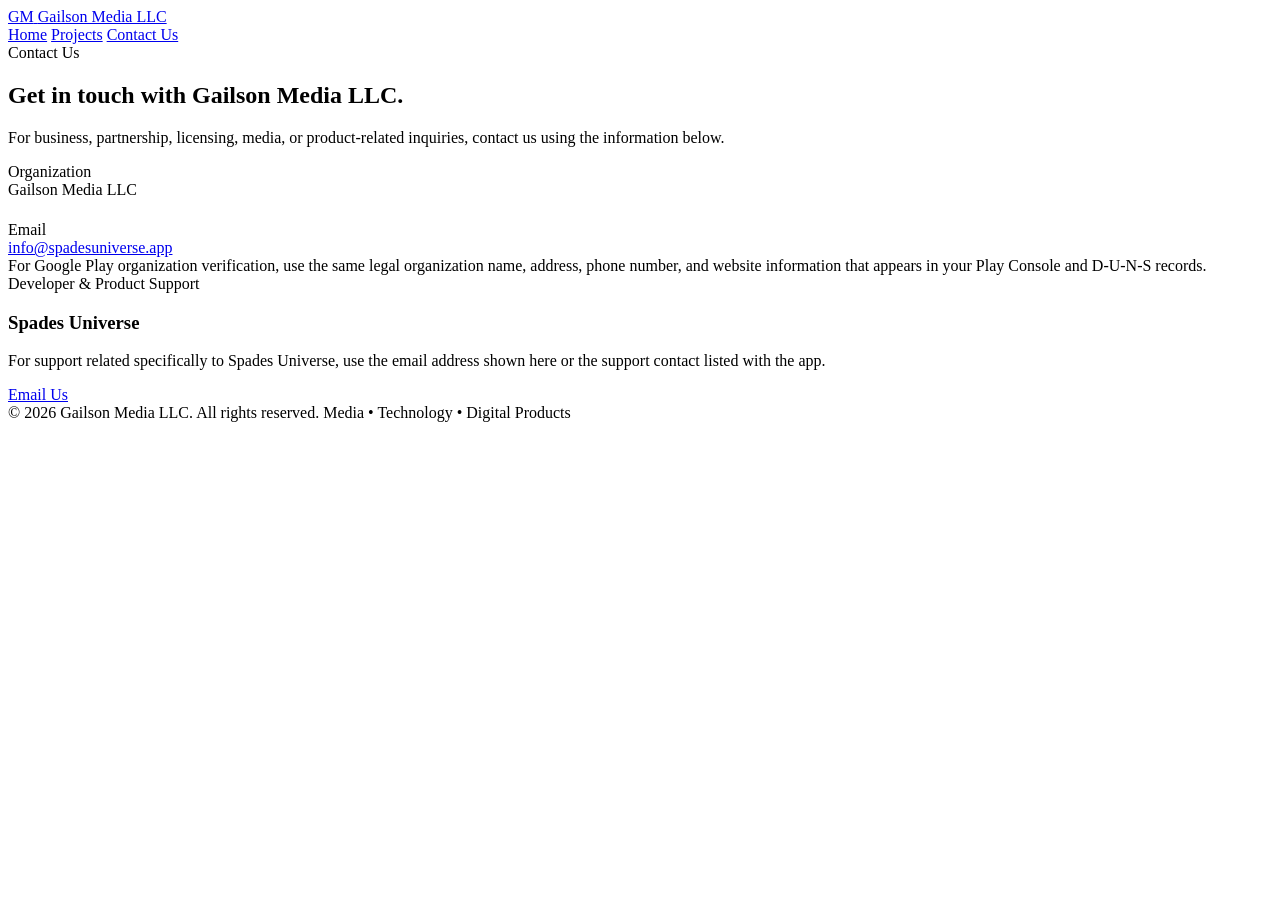
==== contact.html @ a05b6f13 "Add contact page" ====
<!doctype html>
<html lang="en">
<head>
  <meta charset="utf-8">
  <meta name="viewport" content="width=device-width,initial-scale=1">
  <title>Contact Us | Gailson Media LLC</title>
  <meta name="description" content="Contact Gailson Media LLC for business, partnership, licensing, media, or developer inquiries.">
  <link rel="stylesheet" href="styles.css">
</head>
<body>

<header class="site-header">
  <div class="container nav">
    <a class="brand" href="index.html" aria-label="Gailson Media LLC home">
      <span class="brand-mark">GM</span>
      <span>Gailson Media LLC</span>
    </a>
    <nav class="nav-links" aria-label="Primary navigation">
      <a href="index.html" class="">Home</a>
      <a href="projects.html" class="">Projects</a>
      <a href="contact.html" class="active">Contact Us</a>
    </nav>
  </div>
</header>

<main>
  <section class="page-hero">
    <div class="container">
      <div class="eyebrow">Contact Us</div>
      <h1>Get in touch with Gailson Media LLC.</h1>
      <p class="lead">For business, partnership, licensing, media, or product-related inquiries, contact us using the information below.</p>
    </div>
  </section>

  <section class="section">
    <div class="container contact-wrap">
      <div class="contact-box">
        <div class="contact-label">Organization</div>
        <div class="contact-value">Gailson Media LLC</div>

        <div style="height:22px"></div>

        <div class="contact-label">Email</div>
        <div class="contact-value"><a href="mailto:info@spadesuniverse.app">info@spadesuniverse.app</a></div>

        <div class="notice">
          For Google Play organization verification, use the same legal organization name, address, phone number, and website information that appears in your Play Console and D‑U‑N‑S records.
        </div>
      </div>

      <div class="contact-box">
        <div class="kicker">Developer & Product Support</div>
        <h3>Spades Universe</h3>
        <p class="small">For support related specifically to Spades Universe, use the email address shown here or the support contact listed with the app.</p>
        <div class="actions">
          <a class="btn btn-primary" href="mailto:info@spadesuniverse.app">Email Us</a>
        </div>
      </div>
    </div>
  </section>
</main>

<footer>
  <div class="container footer-row">
    <span>© 2026 Gailson Media LLC. All rights reserved.</span>
    <span>Media • Technology • Digital Products</span>
  </div>
</footer>

</body>
</html>
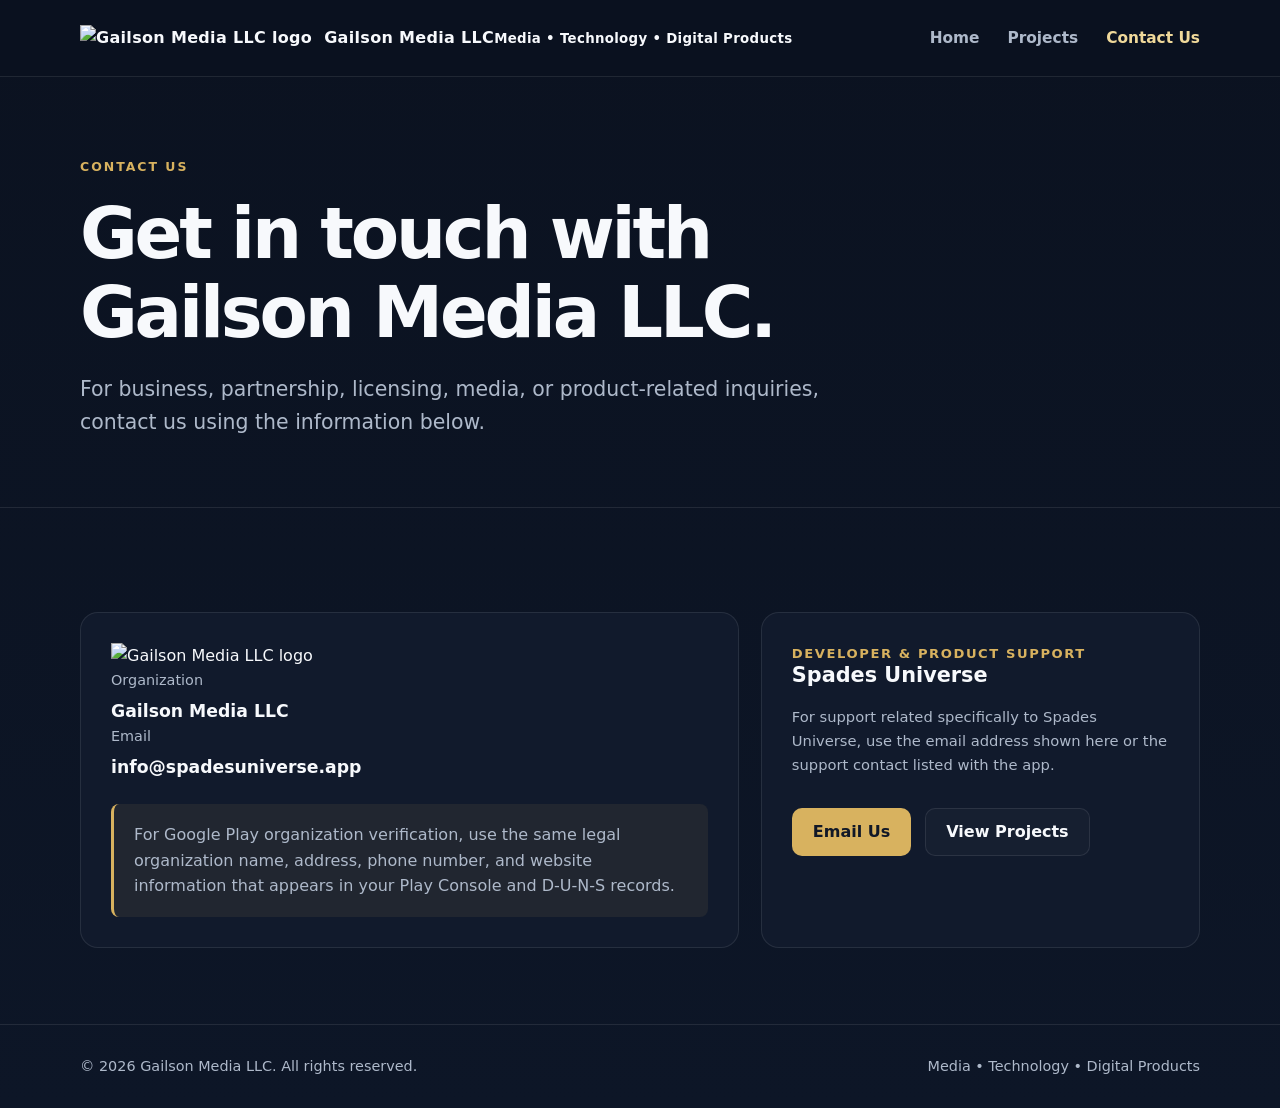
==== commit 13746b21: "Update Gailson Media site branding and projects" ====
--- a/contact.html
+++ b/contact.html
@@ -8,21 +8,17 @@
   <link rel="stylesheet" href="styles.css">
 </head>
 <body>
-
 <header class="site-header">
   <div class="container nav">
     <a class="brand" href="index.html" aria-label="Gailson Media LLC home">
-      <span class="brand-mark">GM</span>
-      <span>Gailson Media LLC</span>
+      <img class="brand-logo" src="assets/gailson-media-logo.svg" alt="Gailson Media LLC logo">
+      <span class="brand-stack"><strong>Gailson Media LLC</strong><small>Media • Technology • Digital Products</small></span>
     </a>
     <nav class="nav-links" aria-label="Primary navigation">
-      <a href="index.html" class="">Home</a>
-      <a href="projects.html" class="">Projects</a>
-      <a href="contact.html" class="active">Contact Us</a>
+      <a href="index.html">Home</a><a href="projects.html">Projects</a><a href="contact.html" class="active">Contact Us</a>
     </nav>
   </div>
 </header>
-
 <main>
   <section class="page-hero">
     <div class="container">
@@ -35,10 +31,11 @@
   <section class="section">
     <div class="container contact-wrap">
       <div class="contact-box">
+        <img class="brand-logo contact-brand-logo" src="assets/gailson-media-logo.svg" alt="Gailson Media LLC logo">
         <div class="contact-label">Organization</div>
         <div class="contact-value">Gailson Media LLC</div>
 
-        <div style="height:22px"></div>
+        <div class="contact-spacer"></div>
 
         <div class="contact-label">Email</div>
         <div class="contact-value"><a href="mailto:info@spadesuniverse.app">info@spadesuniverse.app</a></div>
@@ -54,18 +51,17 @@
         <p class="small">For support related specifically to Spades Universe, use the email address shown here or the support contact listed with the app.</p>
         <div class="actions">
           <a class="btn btn-primary" href="mailto:info@spadesuniverse.app">Email Us</a>
+          <a class="btn btn-secondary" href="projects.html">View Projects</a>
         </div>
       </div>
     </div>
   </section>
 </main>
-
 <footer>
   <div class="container footer-row">
     <span>© 2026 Gailson Media LLC. All rights reserved.</span>
     <span>Media • Technology • Digital Products</span>
   </div>
 </footer>
-
 </body>
 </html>
--- a/styles.css
+++ b/styles.css
@@ -0,0 +1,94 @@
+:root{
+  --bg:#0b1220;
+  --surface:#111a2c;
+  --surface-2:#162238;
+  --text:#f7f9fc;
+  --muted:#aeb9ca;
+  --gold:#d8b25f;
+  --gold-soft:#f0d99a;
+  --line:rgba(255,255,255,.09);
+  --max:1120px;
+}
+*{box-sizing:border-box}
+html{scroll-behavior:smooth}
+body{
+  margin:0;
+  font-family:Inter,ui-sans-serif,system-ui,-apple-system,BlinkMacSystemFont,"Segoe UI",sans-serif;
+  background:linear-gradient(180deg,#0b1220 0%,#0d1627 100%);
+  color:var(--text);
+  line-height:1.6;
+}
+a{color:inherit;text-decoration:none}
+img{max-width:100%}
+.container{width:min(calc(100% - 40px),var(--max));margin-inline:auto}
+.site-header{
+  position:sticky;top:0;z-index:20;
+  background:rgba(11,18,32,.92);
+  backdrop-filter:blur(12px);
+  border-bottom:1px solid var(--line);
+}
+.nav{
+  min-height:76px;
+  display:flex;align-items:center;justify-content:space-between;gap:24px;
+}
+.brand{display:flex;align-items:center;gap:12px;font-weight:800;letter-spacing:.02em}
+.brand-mark{
+  width:38px;height:38px;border:1px solid rgba(216,178,95,.55);border-radius:10px;
+  display:grid;place-items:center;color:var(--gold);font-weight:900;
+  background:linear-gradient(145deg,rgba(216,178,95,.12),rgba(255,255,255,.02));
+}
+.nav-links{display:flex;align-items:center;gap:28px}
+.nav-links a{color:var(--muted);font-weight:650;font-size:.96rem}
+.nav-links a:hover,.nav-links a.active{color:var(--gold-soft)}
+.hero{padding:104px 0 92px}
+.eyebrow{
+  color:var(--gold);text-transform:uppercase;letter-spacing:.16em;font-weight:800;font-size:.78rem;
+  margin-bottom:18px;
+}
+h1,h2,h3{line-height:1.12;margin:0 0 18px}
+h1{font-size:clamp(2.7rem,7vw,5.4rem);letter-spacing:-.045em;max-width:900px}
+h2{font-size:clamp(2rem,4vw,3.2rem);letter-spacing:-.03em}
+h3{font-size:1.3rem}
+.lead{font-size:clamp(1.05rem,2vw,1.28rem);color:var(--muted);max-width:760px}
+.actions{display:flex;flex-wrap:wrap;gap:14px;margin-top:32px}
+.btn{
+  display:inline-flex;align-items:center;justify-content:center;min-height:48px;padding:0 20px;
+  border-radius:10px;font-weight:800;border:1px solid transparent;
+}
+.btn-primary{background:var(--gold);color:#111827}
+.btn-secondary{border-color:var(--line);background:rgba(255,255,255,.025);color:var(--text)}
+.section{padding:76px 0;border-top:1px solid var(--line)}
+.grid{display:grid;grid-template-columns:repeat(3,1fr);gap:20px;margin-top:32px}
+.card{
+  background:linear-gradient(180deg,rgba(255,255,255,.045),rgba(255,255,255,.018));
+  border:1px solid var(--line);border-radius:18px;padding:28px;
+}
+.card p{color:var(--muted);margin-bottom:0}
+.kicker{color:var(--gold);font-size:.82rem;font-weight:800;text-transform:uppercase;letter-spacing:.12em}
+.project-card{display:flex;flex-direction:column;min-height:280px}
+.project-card .project-link{margin-top:auto;color:var(--gold-soft);font-weight:800}
+.page-hero{padding:80px 0 48px}
+.page-hero h1{font-size:clamp(2.5rem,6vw,4.4rem)}
+.contact-wrap{display:grid;grid-template-columns:1.2fr .8fr;gap:22px;margin-top:28px}
+.contact-box{background:var(--surface);border:1px solid var(--line);border-radius:18px;padding:30px}
+.contact-label{color:var(--muted);font-size:.9rem;margin-bottom:6px}
+.contact-value{font-weight:750;font-size:1.08rem;word-break:break-word}
+.notice{
+  margin-top:22px;padding:18px 20px;border-left:3px solid var(--gold);
+  background:rgba(216,178,95,.08);color:var(--muted);border-radius:8px;
+}
+footer{border-top:1px solid var(--line);padding:30px 0;color:var(--muted);font-size:.9rem}
+.footer-row{display:flex;justify-content:space-between;gap:20px;flex-wrap:wrap}
+.small{font-size:.92rem;color:var(--muted)}
+@media(max-width:800px){
+  .nav{min-height:68px}
+  .nav-links{gap:16px}
+  .brand span:last-child{display:none}
+  .hero{padding:76px 0 68px}
+  .grid,.contact-wrap{grid-template-columns:1fr}
+}
+@media(max-width:520px){
+  .container{width:min(calc(100% - 28px),var(--max))}
+  .nav-links a{font-size:.9rem}
+  .nav-links{gap:12px}
+}
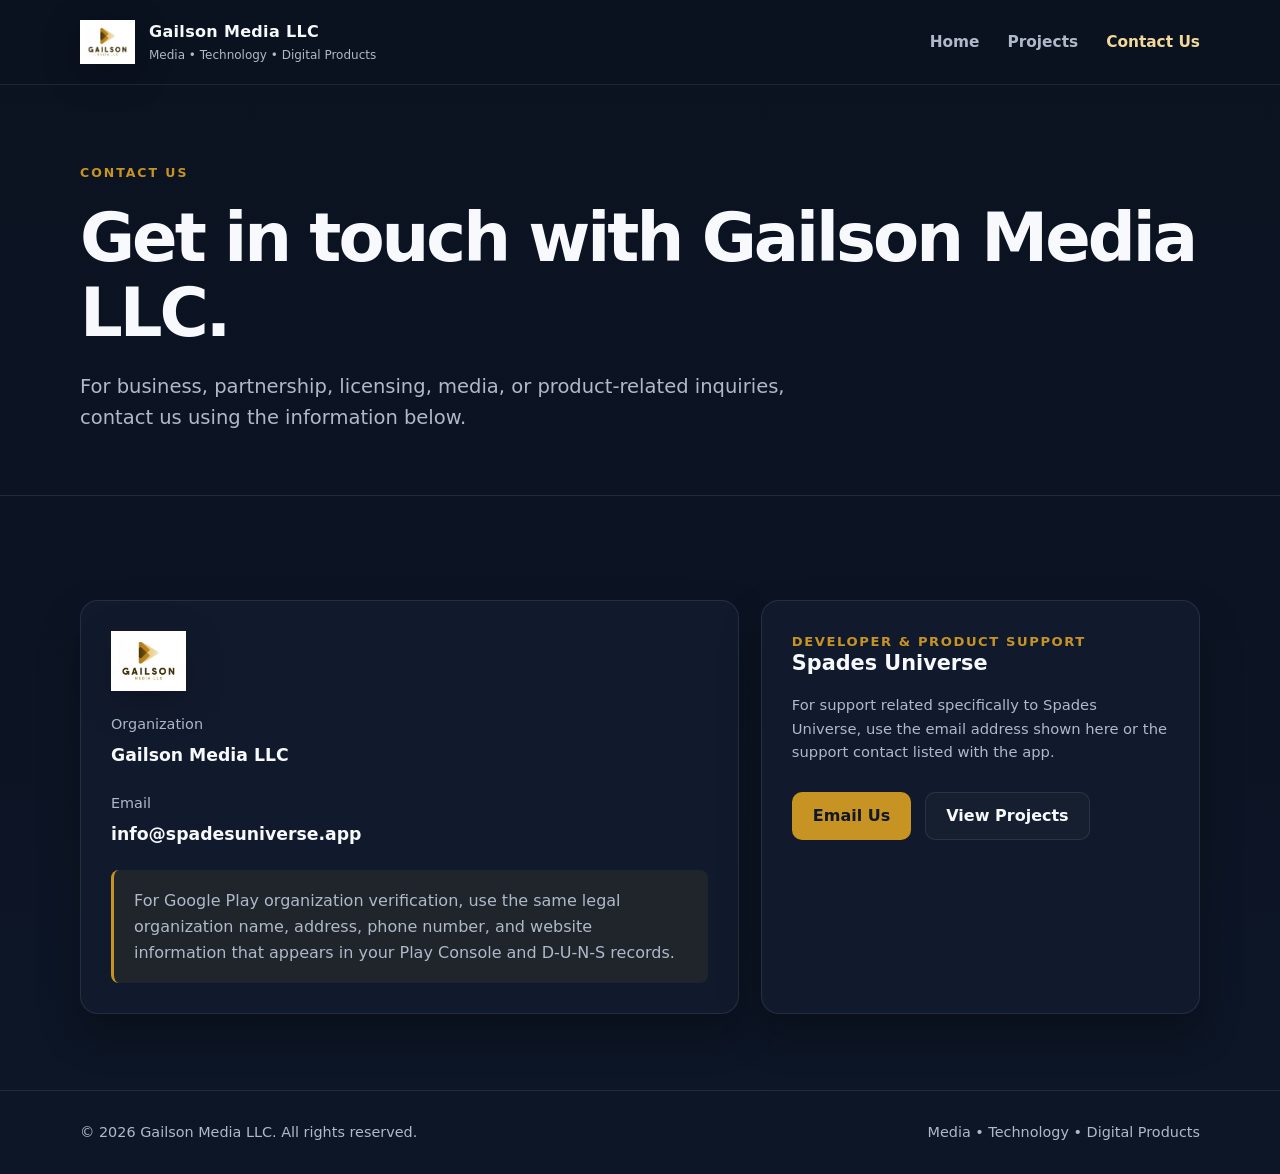
==== commit 693a2a24: "Fix image assets for GitHub Pages" ====
--- a/contact.html
+++ b/contact.html
@@ -11,7 +11,7 @@
 <header class="site-header">
   <div class="container nav">
     <a class="brand" href="index.html" aria-label="Gailson Media LLC home">
-      <img class="brand-logo" src="assets/gailson-media-logo.svg" alt="Gailson Media LLC logo">
+      <img class="brand-logo" src="assets/gailson-media-logo.jpg" alt="Gailson Media LLC logo">
       <span class="brand-stack"><strong>Gailson Media LLC</strong><small>Media • Technology • Digital Products</small></span>
     </a>
     <nav class="nav-links" aria-label="Primary navigation">
@@ -31,7 +31,7 @@
   <section class="section">
     <div class="container contact-wrap">
       <div class="contact-box">
-        <img class="brand-logo contact-brand-logo" src="assets/gailson-media-logo.svg" alt="Gailson Media LLC logo">
+        <img class="brand-logo contact-brand-logo" src="assets/gailson-media-logo.jpg" alt="Gailson Media LLC logo">
         <div class="contact-label">Organization</div>
         <div class="contact-value">Gailson Media LLC</div>
 
--- a/styles.css
+++ b/styles.css
@@ -1,13 +1,15 @@
 :root{
   --bg:#0b1220;
+  --bg-2:#0f1728;
   --surface:#111a2c;
   --surface-2:#162238;
   --text:#f7f9fc;
   --muted:#aeb9ca;
-  --gold:#d8b25f;
+  --gold:#c79423;
   --gold-soft:#f0d99a;
   --line:rgba(255,255,255,.09);
   --max:1120px;
+  --shadow:0 20px 40px rgba(0,0,0,.28);
 }
 *{box-sizing:border-box}
 html{scroll-behavior:smooth}
@@ -19,7 +21,7 @@
   line-height:1.6;
 }
 a{color:inherit;text-decoration:none}
-img{max-width:100%}
+img{max-width:100%;display:block}
 .container{width:min(calc(100% - 40px),var(--max));margin-inline:auto}
 .site-header{
   position:sticky;top:0;z-index:20;
@@ -27,68 +29,77 @@
   backdrop-filter:blur(12px);
   border-bottom:1px solid var(--line);
 }
-.nav{
-  min-height:76px;
-  display:flex;align-items:center;justify-content:space-between;gap:24px;
-}
-.brand{display:flex;align-items:center;gap:12px;font-weight:800;letter-spacing:.02em}
-.brand-mark{
-  width:38px;height:38px;border:1px solid rgba(216,178,95,.55);border-radius:10px;
-  display:grid;place-items:center;color:var(--gold);font-weight:900;
-  background:linear-gradient(145deg,rgba(216,178,95,.12),rgba(255,255,255,.02));
-}
+.nav{min-height:84px;display:flex;align-items:center;justify-content:space-between;gap:24px}
+.brand{display:flex;align-items:center;gap:14px;min-width:0}
+.brand-logo{height:44px;width:auto;filter:drop-shadow(0 10px 18px rgba(0,0,0,.20))}
+.brand-stack{display:flex;flex-direction:column;gap:2px}
+.brand-stack strong{font-size:1rem;letter-spacing:.02em}
+.brand-stack small{font-size:.75rem;color:var(--muted)}
 .nav-links{display:flex;align-items:center;gap:28px}
 .nav-links a{color:var(--muted);font-weight:650;font-size:.96rem}
 .nav-links a:hover,.nav-links a.active{color:var(--gold-soft)}
-.hero{padding:104px 0 92px}
-.eyebrow{
-  color:var(--gold);text-transform:uppercase;letter-spacing:.16em;font-weight:800;font-size:.78rem;
-  margin-bottom:18px;
+.hero{padding:86px 0 92px;position:relative;overflow:hidden}
+.hero::before{
+  content:"";position:absolute;inset:auto -140px -140px auto;width:360px;height:360px;border-radius:50%;
+  background:radial-gradient(circle, rgba(199,148,35,.16), rgba(199,148,35,0));pointer-events:none;
 }
+.hero-grid{display:grid;grid-template-columns:1.1fr .9fr;align-items:center;gap:44px}
+.eyebrow{color:var(--gold);text-transform:uppercase;letter-spacing:.16em;font-weight:800;font-size:.78rem;margin-bottom:18px}
+.hero-logo-panel{display:flex;justify-content:center}
+.hero-logo-card{
+  background:linear-gradient(180deg,rgba(255,255,255,.045),rgba(255,255,255,.018));
+  border:1px solid var(--line);border-radius:28px;padding:24px;box-shadow:var(--shadow);
+}
+.hero-logo{width:min(100%,480px);margin-inline:auto}
 h1,h2,h3{line-height:1.12;margin:0 0 18px}
-h1{font-size:clamp(2.7rem,7vw,5.4rem);letter-spacing:-.045em;max-width:900px}
-h2{font-size:clamp(2rem,4vw,3.2rem);letter-spacing:-.03em}
+h1{font-size:clamp(2.5rem,6vw,4.7rem);letter-spacing:-.045em}
+h2{font-size:clamp(2rem,4vw,3rem);letter-spacing:-.03em}
 h3{font-size:1.3rem}
-.lead{font-size:clamp(1.05rem,2vw,1.28rem);color:var(--muted);max-width:760px}
-.actions{display:flex;flex-wrap:wrap;gap:14px;margin-top:32px}
-.btn{
-  display:inline-flex;align-items:center;justify-content:center;min-height:48px;padding:0 20px;
-  border-radius:10px;font-weight:800;border:1px solid transparent;
-}
+.lead{font-size:clamp(1.02rem,2vw,1.22rem);color:var(--muted);max-width:760px}
+.actions{display:flex;flex-wrap:wrap;gap:14px;margin-top:28px}
+.btn{display:inline-flex;align-items:center;justify-content:center;min-height:48px;padding:0 20px;border-radius:10px;font-weight:800;border:1px solid transparent}
 .btn-primary{background:var(--gold);color:#111827}
 .btn-secondary{border-color:var(--line);background:rgba(255,255,255,.025);color:var(--text)}
 .section{padding:76px 0;border-top:1px solid var(--line)}
 .grid{display:grid;grid-template-columns:repeat(3,1fr);gap:20px;margin-top:32px}
-.card{
-  background:linear-gradient(180deg,rgba(255,255,255,.045),rgba(255,255,255,.018));
-  border:1px solid var(--line);border-radius:18px;padding:28px;
-}
+.card{background:linear-gradient(180deg,rgba(255,255,255,.045),rgba(255,255,255,.018));border:1px solid var(--line);border-radius:20px;padding:28px;box-shadow:var(--shadow)}
 .card p{color:var(--muted);margin-bottom:0}
 .kicker{color:var(--gold);font-size:.82rem;font-weight:800;text-transform:uppercase;letter-spacing:.12em}
-.project-card{display:flex;flex-direction:column;min-height:280px}
-.project-card .project-link{margin-top:auto;color:var(--gold-soft);font-weight:800}
-.page-hero{padding:80px 0 48px}
-.page-hero h1{font-size:clamp(2.5rem,6vw,4.4rem)}
+.stat-strip{display:grid;grid-template-columns:repeat(3,1fr);gap:16px;margin-top:26px}
+.stat{padding:20px;border-radius:18px;background:rgba(255,255,255,.03);border:1px solid var(--line)}
+.stat strong{display:block;font-size:1.1rem;margin-bottom:6px}
+.stat span{display:block;color:var(--muted);font-size:.95rem}
+.page-hero{padding:78px 0 42px}
+.page-hero h1{font-size:clamp(2.4rem,6vw,4.2rem)}
+.feature-banner{margin-top:30px}
+.feature-banner img{border-radius:22px;border:1px solid var(--line);box-shadow:var(--shadow);width:100%}
+.project-showcase{display:grid;grid-template-columns:1fr 1fr;gap:22px;align-items:stretch;margin-top:18px}
+.project-media{background:linear-gradient(180deg,rgba(255,255,255,.045),rgba(255,255,255,.018));border:1px solid var(--line);border-radius:22px;padding:18px;box-shadow:var(--shadow)}
+.project-media img{border-radius:16px;width:100%;height:auto}
+.project-card{display:flex;flex-direction:column;min-height:100%}
+.project-link{margin-top:auto;color:var(--gold-soft);font-weight:800}
 .contact-wrap{display:grid;grid-template-columns:1.2fr .8fr;gap:22px;margin-top:28px}
-.contact-box{background:var(--surface);border:1px solid var(--line);border-radius:18px;padding:30px}
+.contact-box{background:var(--surface);border:1px solid var(--line);border-radius:18px;padding:30px;box-shadow:var(--shadow)}
+.contact-brand-logo{height:60px;margin-bottom:22px}
+.contact-spacer{height:22px}
 .contact-label{color:var(--muted);font-size:.9rem;margin-bottom:6px}
 .contact-value{font-weight:750;font-size:1.08rem;word-break:break-word}
-.notice{
-  margin-top:22px;padding:18px 20px;border-left:3px solid var(--gold);
-  background:rgba(216,178,95,.08);color:var(--muted);border-radius:8px;
-}
+.notice{margin-top:22px;padding:18px 20px;border-left:3px solid var(--gold);background:rgba(199,148,35,.08);color:var(--muted);border-radius:8px}
 footer{border-top:1px solid var(--line);padding:30px 0;color:var(--muted);font-size:.9rem}
 .footer-row{display:flex;justify-content:space-between;gap:20px;flex-wrap:wrap}
 .small{font-size:.92rem;color:var(--muted)}
-@media(max-width:800px){
-  .nav{min-height:68px}
-  .nav-links{gap:16px}
-  .brand span:last-child{display:none}
-  .hero{padding:76px 0 68px}
-  .grid,.contact-wrap{grid-template-columns:1fr}
+@media(max-width:900px){
+  .hero-grid,.project-showcase,.contact-wrap,.grid,.stat-strip{grid-template-columns:1fr}
+  .hero{padding:72px 0}
+}
+@media(max-width:760px){
+  .nav{min-height:76px;align-items:flex-start;padding:14px 0;flex-direction:column}
+  .nav-links{gap:14px;flex-wrap:wrap}
+  .brand-stack small{display:none}
 }
 @media(max-width:520px){
   .container{width:min(calc(100% - 28px),var(--max))}
+  .brand-logo{height:36px}
   .nav-links a{font-size:.9rem}
-  .nav-links{gap:12px}
+  .hero-logo-card{padding:18px}
 }
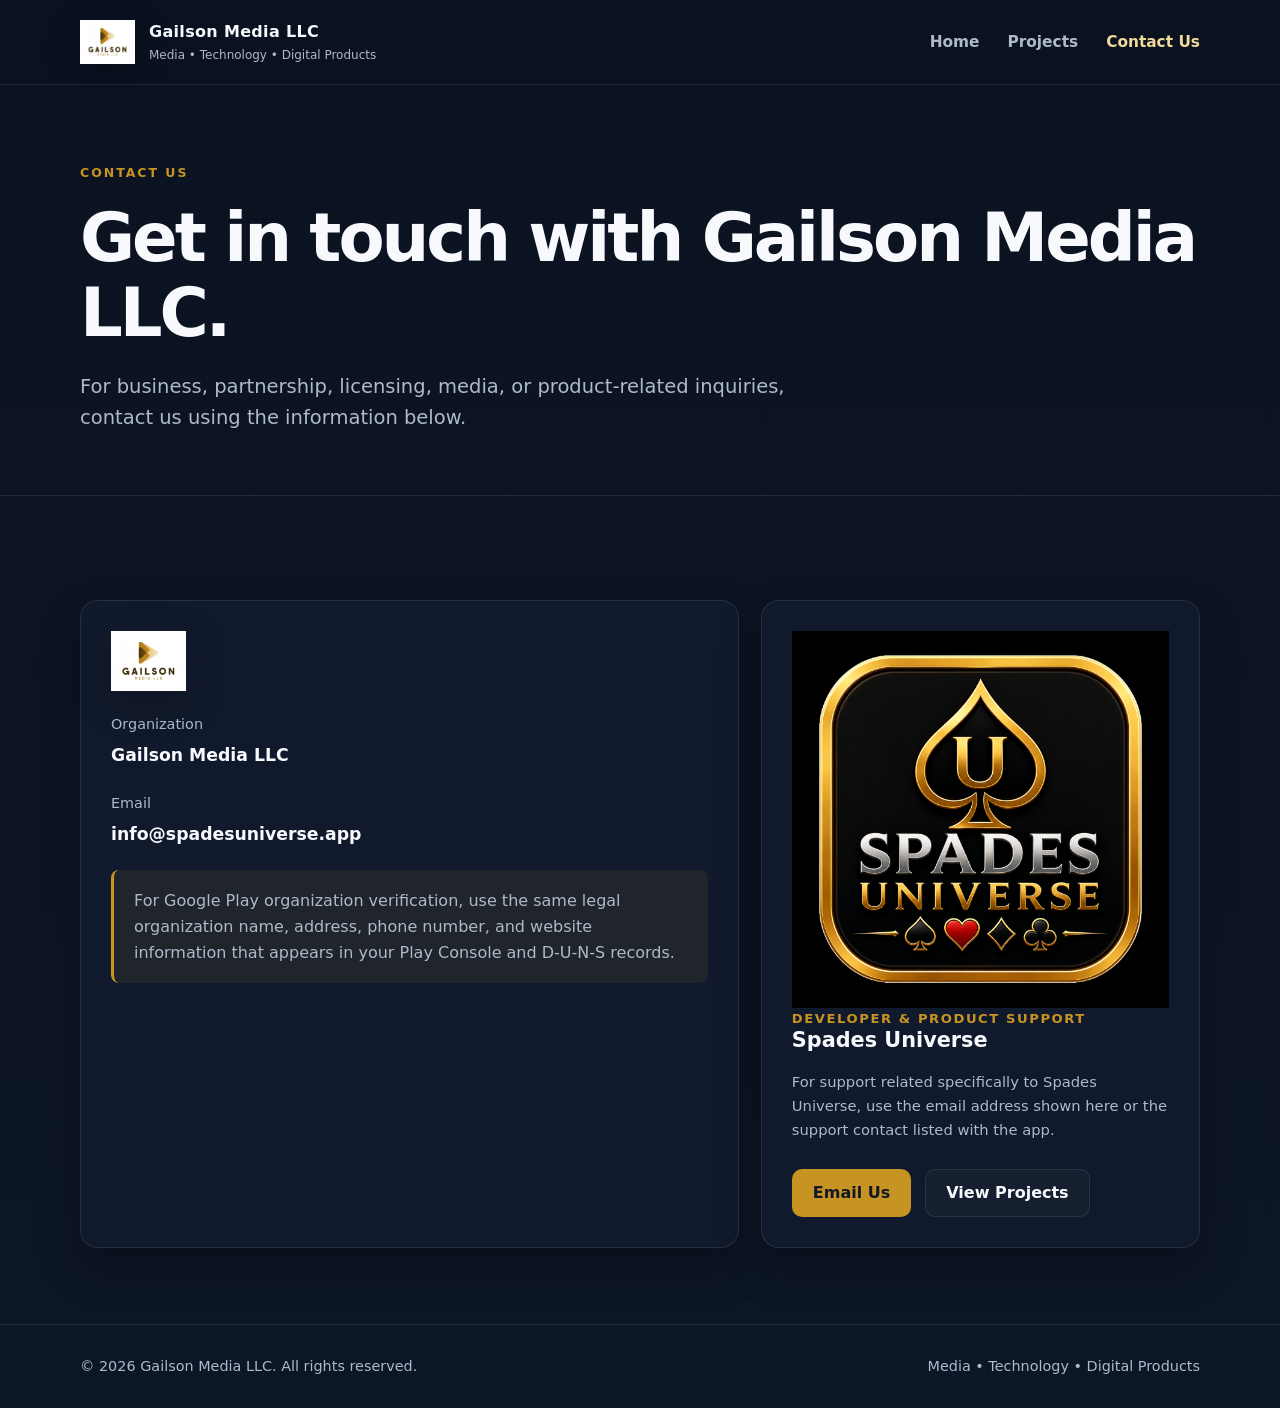
==== commit 2f2f8a20: "Add Spades Universe icon to support section" ====
--- a/contact.html
+++ b/contact.html
@@ -46,6 +46,7 @@
       </div>
 
       <div class="contact-box">
+        <img class="spades-support-icon" src="assets/icon.png" alt="Spades Universe app icon">
         <div class="kicker">Developer & Product Support</div>
         <h3>Spades Universe</h3>
         <p class="small">For support related specifically to Spades Universe, use the email address shown here or the support contact listed with the app.</p>
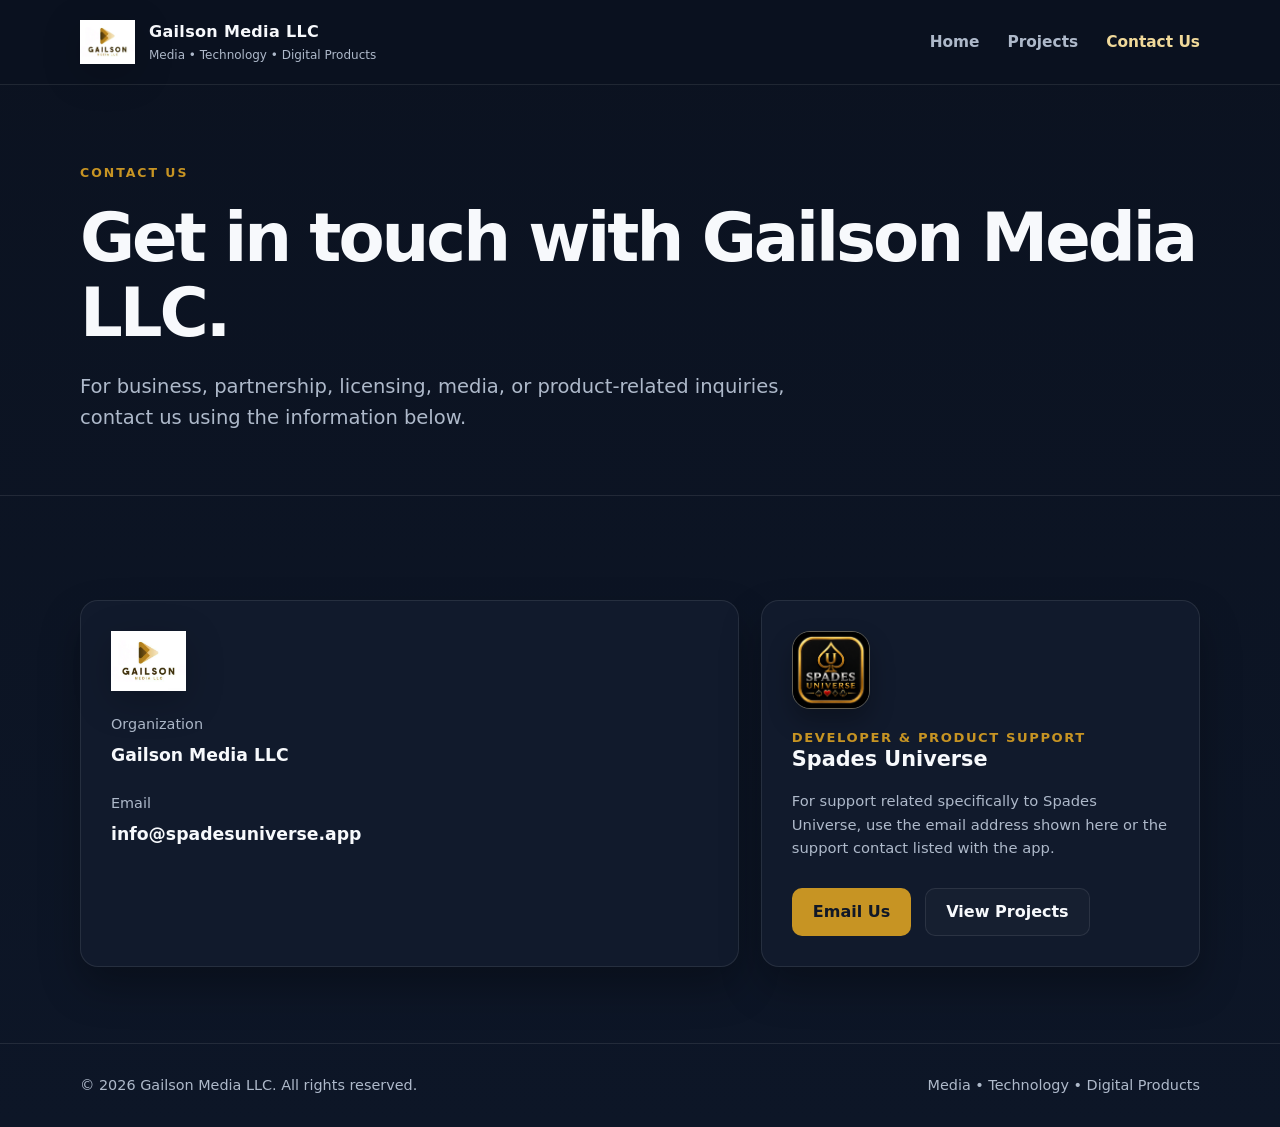
==== commit 7956dbc7: "Remove internal Google Play verification note" ====
--- a/contact.html
+++ b/contact.html
@@ -39,11 +39,7 @@
 
         <div class="contact-label">Email</div>
         <div class="contact-value"><a href="mailto:info@spadesuniverse.app">info@spadesuniverse.app</a></div>
-
-        <div class="notice">
-          For Google Play organization verification, use the same legal organization name, address, phone number, and website information that appears in your Play Console and D‑U‑N‑S records.
-        </div>
-      </div>
+</div>
 
       <div class="contact-box">
         <img class="spades-support-icon" src="assets/icon.png" alt="Spades Universe app icon">
--- a/styles.css
+++ b/styles.css
@@ -77,10 +77,22 @@
 .project-media{background:linear-gradient(180deg,rgba(255,255,255,.045),rgba(255,255,255,.018));border:1px solid var(--line);border-radius:22px;padding:18px;box-shadow:var(--shadow)}
 .project-media img{border-radius:16px;width:100%;height:auto}
 .project-card{display:flex;flex-direction:column;min-height:100%}
+.spades-project-icon{
+  width:96px;height:96px;object-fit:cover;border-radius:22px;
+  border:1px solid rgba(240,217,154,.35);
+  box-shadow:0 14px 28px rgba(0,0,0,.32);
+  margin-bottom:20px;
+}
 .project-link{margin-top:auto;color:var(--gold-soft);font-weight:800}
 .contact-wrap{display:grid;grid-template-columns:1.2fr .8fr;gap:22px;margin-top:28px}
 .contact-box{background:var(--surface);border:1px solid var(--line);border-radius:18px;padding:30px;box-shadow:var(--shadow)}
 .contact-brand-logo{height:60px;margin-bottom:22px}
+.spades-support-icon{
+  width:78px;height:78px;object-fit:cover;border-radius:18px;
+  border:1px solid rgba(240,217,154,.35);
+  box-shadow:0 12px 24px rgba(0,0,0,.28);
+  margin-bottom:18px;
+}
 .contact-spacer{height:22px}
 .contact-label{color:var(--muted);font-size:.9rem;margin-bottom:6px}
 .contact-value{font-weight:750;font-size:1.08rem;word-break:break-word}
